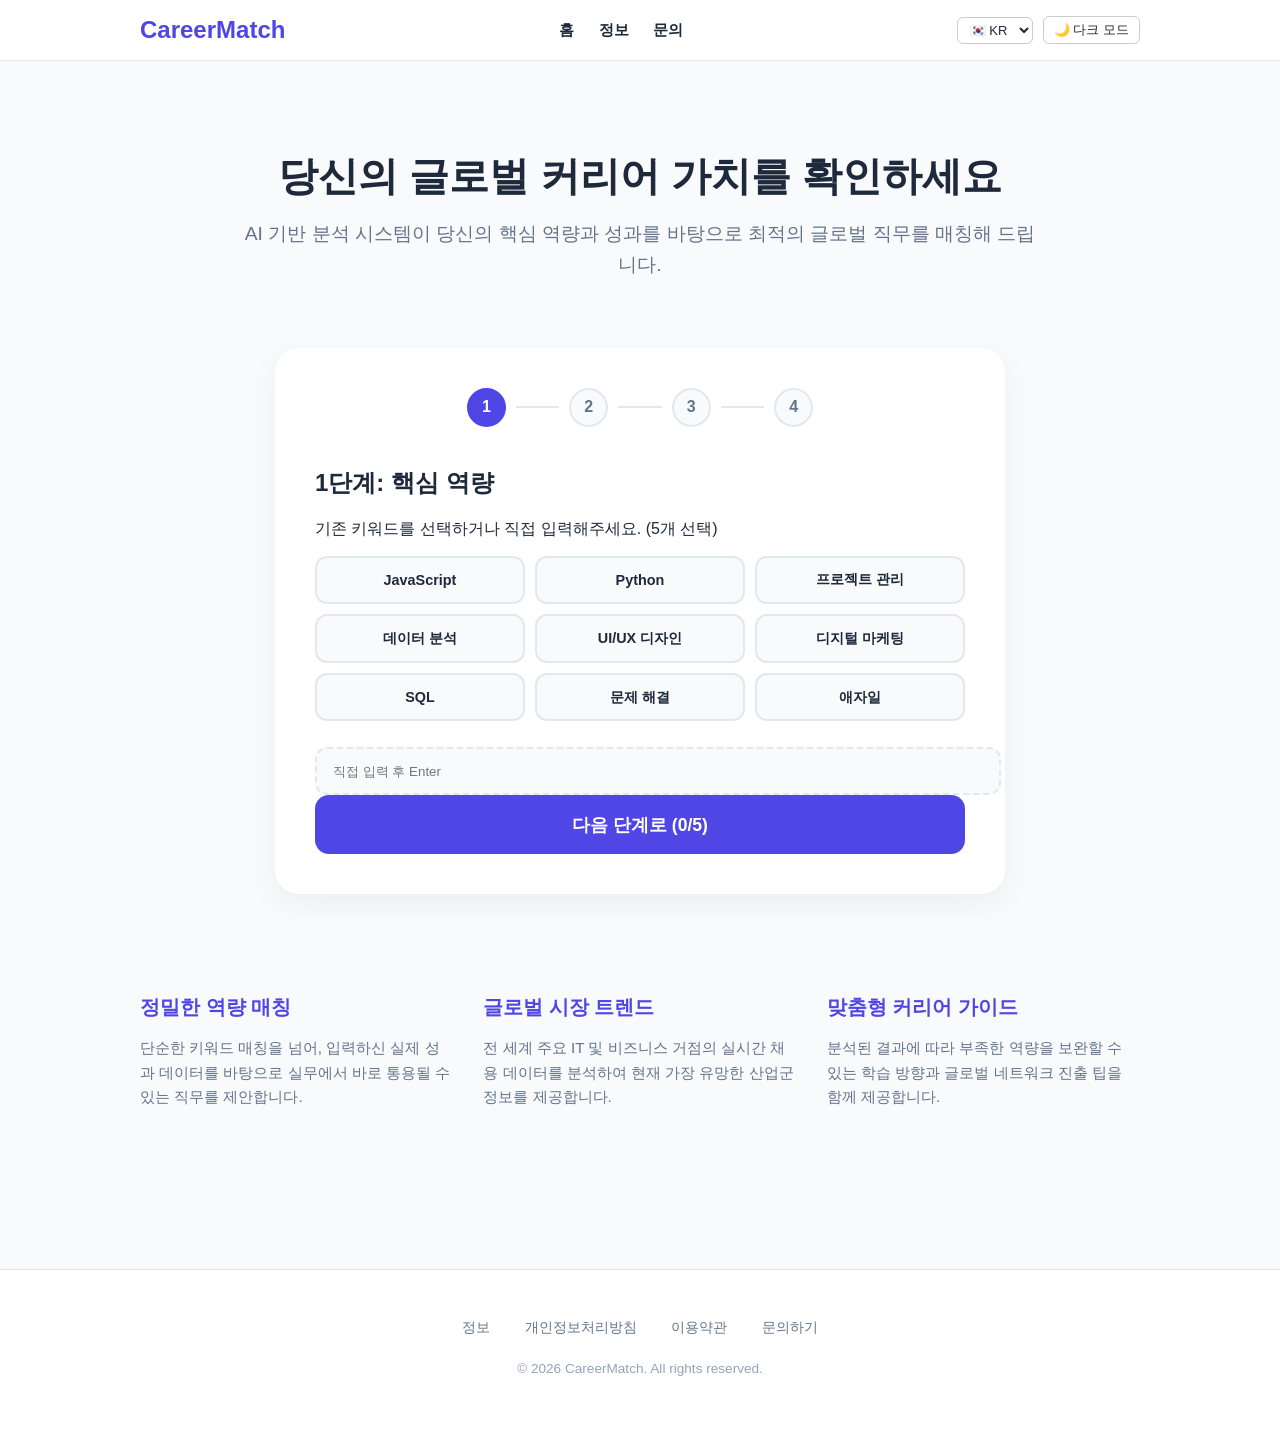
==== index.html @ d8db43f5 "Optimize site for AdSense approval: add transparency pages, improve navigation, and enrich content" ====
<!doctype html>
<html lang="ko">
<head>
  <meta charset="UTF-8" />
  <meta name="viewport" content="width=device-width, initial-scale=1.0" />
  <meta name="google-adsense-account" content="ca-pub-9113651167314124">
  <title>글로벌 커리어 매칭 시스템</title>
  <link href='style.css' rel='stylesheet'>
  <script async src="https://pagead2.googlesyndication.com/pagead/js/adsbygoogle.js?client=ca-pub-9113651167314124"
     crossorigin="anonymous"></script>
</head>
<body class="home-page">
  <header class="main-header">
    <div class="nav-container">
      <a href="index.html" class="logo">CareerMatch</a>
      <nav>
        <a href="index.html">홈</a>
        <a href="about.html">정보</a>
        <a href="contact.html">문의</a>
      </nav>
      <div class="top-controls">
        <select id="language-select" class="mini-select">
          <option value="ko" selected>🇰🇷 KR</option>
          <option value="en">🇺🇸 EN</option>
        </select>
        <button id="theme-btn" class="mini-btn">🌙 다크 모드</button>
      </div>
    </div>
  </header>

  <main class="main-content">
    <div class="hero-section">
      <h1 data-i18n="hero_title">당신의 글로벌 커리어 가치를 확인하세요</h1>
      <p data-i18n="hero_desc">AI 기반 분석 시스템이 당신의 핵심 역량과 성과를 바탕으로 최적의 글로벌 직무를 매칭해 드립니다.</p>
    </div>

    <div class="form-container" id="step-form-container">
      <div class="step-indicator">
        <div class="step active" data-step="1">1</div>
        <div class="step-line"></div>
        <div class="step" data-step="2">2</div>
        <div class="step-line"></div>
        <div class="step" data-step="3">3</div>
        <div class="step-line"></div>
        <div class="step" data-step="4">4</div>
      </div>

      <form id="multi-step-form">
        <!-- Step 1: LinkedIn Skills -->
        <div class="form-step active" id="step-1">
          <h2 data-i18n="step1_title">1단계: 핵심 역량</h2>
          <p class="step-desc" data-i18n="step1_desc">기존 키워드를 선택하거나 직접 입력해주세요. (5개 선택)</p>
          <div class="keyword-grid" id="skill-selection">
            <div class="keyword-chip" data-value="JavaScript" data-i18n="skill_js">JavaScript</div>
            <div class="keyword-chip" data-value="Python" data-i18n="skill_python">Python</div>
            <div class="keyword-chip" data-value="Project Management" data-i18n="skill_pm">Project Management</div>
            <div class="keyword-chip" data-value="Data Analysis" data-i18n="skill_da">Data Analysis</div>
            <div class="keyword-chip" data-value="UI/UX Design" data-i18n="skill_uiux">UI/UX Design</div>
            <div class="keyword-chip" data-value="Digital Marketing" data-i18n="skill_dm">Digital Marketing</div>
            <div class="keyword-chip" data-value="SQL" data-i18n="skill_sql">SQL</div>
            <div class="keyword-chip" data-value="Problem Solving" data-i18n="skill_ps">Problem Solving</div>
            <div class="keyword-chip" data-value="Agile" data-i18n="skill_agile">Agile</div>
          </div>
          <div class="custom-input-wrapper">
            <input type="text" id="custom-skill-input" data-i18n-placeholder="custom_placeholder" placeholder="직접 입력 후 Enter">
          </div>
          <input type="hidden" id="selected-skills-input" name="skills" required>
          <button type="button" class="submit-btn next-btn" disabled data-i18n="next_step">다음 단계로 (0/5)</button>
        </div>

        <!-- Step 2: Industry -->
        <div class="form-step" id="step-2">
          <h2 data-i18n="step2_title">2단계: 관심 산업군</h2>
          <p class="step-desc" data-i18n="step2_desc">분석을 희망하는 타겟 산업군을 선택하세요.</p>
          <div class="form-group">
            <select id="industry" name="industry" required>
              <option value="" disabled selected data-i18n="industry_placeholder">산업군 선택</option>
              <option value="IT/Software" data-i18n="ind_it">IT / 소프트웨어</option>
              <option value="Finance" data-i18n="ind_finance">금융 / 핀테크</option>
              <option value="Healthcare" data-i18n="ind_healthcare">의료 / 바이오</option>
              <option value="E-commerce" data-i18n="ind_ecommerce">커머스 / 유통</option>
              <option value="Media/Ads" data-i18n="ind_media">미디어 / 광고</option>
            </select>
          </div>
          <div class="btn-group">
            <button type="button" class="submit-btn prev-btn secondary" data-i18n="prev_step">이전</button>
            <button type="button" class="submit-btn next-btn" data-i18n="next_step">다음 단계로</button>
          </div>
        </div>

        <!-- Step 3: Achievement -->
        <div class="form-step" id="step-3">
          <h2 data-i18n="step3_title">3단계: 주요 성과</h2>
          <p class="step-desc" data-i18n="step3_desc">AI가 직무 레벨을 판단할 수 있도록 성과를 적어주세요.</p>
          <div class="form-group">
            <textarea id="performance" name="performance" data-i18n-placeholder="perf_placeholder" placeholder="가장 성과가 좋았던 경험을 한 문장으로 적어주세요."></textarea>
          </div>
          <div class="btn-group">
            <button type="button" class="submit-btn prev-btn secondary" data-i18n="prev_step">이전</button>
            <button type="button" class="submit-btn next-btn" data-i18n="next_step">다음 단계로</button>
          </div>
        </div>

        <!-- Step 4: Work Style -->
        <div class="form-step" id="step-4">
          <h2 data-i18n="step4_title">4단계: 업무 형태</h2>
          <p class="step-desc" data-i18n="step4_desc">가장 선호하는 근무 방식을 선택해주세요.</p>
          <div class="work-style-options">
            <label class="work-option">
              <input type="radio" name="work_style" value="Remote" checked>
              <div class="option-card" data-i18n="work_remote">Remote</div>
            </label>
            <label class="work-option">
              <input type="radio" name="work_style" value="Flexible">
              <div class="option-card" data-i18n="work_flexible">Flexible</div>
            </label>
            <label class="work-option">
              <input type="radio" name="work_style" value="Office">
              <div class="option-card" data-i18n="work_office">Office</div>
            </label>
          </div>
          <div class="btn-group">
            <button type="button" class="submit-btn prev-btn secondary" data-i18n="prev_step">이전</button>
            <button type="submit" class="submit-btn" data-i18n="find_jobs">분석 시작하기</button>
          </div>
        </div>
      </form>
    </div>

    <div id="result-container" class="form-container" style="display: none;">
      <h2 id="result-title" data-i18n="result_title">분석 결과</h2>
      <div id="job-results"></div>
      <button onclick="location.reload()" class="submit-btn retry-btn" data-i18n="retry">다시 하기</button>
    </div>

    <section class="value-proposition">
      <div class="vp-grid">
        <div class="vp-item">
          <h3 data-i18n="vp1_title">정밀한 역량 매칭</h3>
          <p data-i18n="vp1_desc">단순한 키워드 매칭을 넘어, 입력하신 실제 성과 데이터를 바탕으로 실무에서 바로 통용될 수 있는 직무를 제안합니다.</p>
        </div>
        <div class="vp-item">
          <h3 data-i18n="vp2_title">글로벌 시장 트렌드</h3>
          <p data-i18n="vp2_desc">전 세계 주요 IT 및 비즈니스 거점의 실시간 채용 데이터를 분석하여 현재 가장 유망한 산업군 정보를 제공합니다.</p>
        </div>
        <div class="vp-item">
          <h3 data-i18n="vp3_title">맞춤형 커리어 가이드</h3>
          <p data-i18n="vp3_desc">분석된 결과에 따라 부족한 역량을 보완할 수 있는 학습 방향과 글로벌 네트워크 진출 팁을 함께 제공합니다.</p>
        </div>
      </div>
    </section>
  </main>

  <footer class="main-footer">
    <div class="footer-links">
      <a href="about.html">정보</a>
      <a href="privacy.html">개인정보처리방침</a>
      <a href="terms.html">이용약관</a>
      <a href="contact.html">문의하기</a>
    </div>
    <p>&copy; 2026 CareerMatch. All rights reserved.</p>
  </footer>


  <script defer type="text/javascript" src="main.js"></script>
</body>
</html>
---- style.css ----
:root {
  --bg-color: #f8fafc;
  --container-bg: #ffffff;
  --text-color: #1e293b;
  --accent-color: #4f46e5;
  --border-color: #e2e8f0;
  --secondary-btn: #64748b;
}

body.dark-mode {
  --bg-color: #0f172a;
  --container-bg: #1e293b;
  --text-color: #f1f5f9;
  --accent-color: #818cf8;
  --border-color: #334155;
  --secondary-btn: #94a3b8;
}

body {
  font-family: -apple-system, BlinkMacSystemFont, "Apple SD Gothic Neo", "Pretendard", "Segoe UI", Roboto, "Helvetica Neue", Arial, sans-serif;
  display: flex;
  flex-direction: column;
  align-items: center;
  min-height: 100vh;
  margin: 0;
  background-color: var(--bg-color);
  color: var(--text-color);
  transition: all 0.3s;
  padding: 0;
}

/* Header & Navigation */
.main-header {
  width: 100%;
  background: var(--container-bg);
  padding: 1rem 0;
  border-bottom: 1px solid var(--border-color);
  position: sticky;
  top: 0;
  z-index: 1000;
}

.nav-container {
  max-width: 1000px;
  margin: 0 auto;
  display: flex;
  justify-content: space-between;
  align-items: center;
  padding: 0 20px;
}

.logo {
  font-size: 1.5rem;
  font-weight: 800;
  color: var(--accent-color);
  text-decoration: none;
}

nav a {
  margin-left: 20px;
  text-decoration: none;
  color: var(--text-color);
  font-weight: 600;
  font-size: 0.95rem;
}

nav a:hover {
  color: var(--accent-color);
}

/* Hero Section */
.hero-section {
  text-align: center;
  padding: 4rem 1rem 3rem;
  max-width: 800px;
}

.hero-section h1 {
  font-size: 2.5rem;
  font-weight: 800;
  margin-bottom: 1rem;
  line-height: 1.2;
}

.hero-section p {
  font-size: 1.2rem;
  color: var(--secondary-btn);
  line-height: 1.6;
}

/* Main Content */
.main-content {
  display: flex;
  flex-direction: column;
  align-items: center;
  width: 100%;
  flex: 1;
}

/* Value Proposition */
.value-proposition {
  width: 100%;
  max-width: 1000px;
  padding: 5rem 20px;
}

.vp-grid {
  display: grid;
  grid-template-columns: repeat(3, 1fr);
  gap: 30px;
}

.vp-item h3 {
  font-size: 1.25rem;
  margin-bottom: 0.8rem;
  color: var(--accent-color);
}

.vp-item p {
  font-size: 0.95rem;
  line-height: 1.6;
  color: var(--secondary-btn);
}

/* Footer */
.main-footer {
  width: 100%;
  background: var(--container-bg);
  padding: 3rem 0;
  border-top: 1px solid var(--border-color);
  text-align: center;
  margin-top: 4rem;
}

.footer-links {
  margin-bottom: 1.5rem;
}

.footer-links a {
  margin: 0 15px;
  text-decoration: none;
  color: var(--secondary-btn);
  font-size: 0.9rem;
}

.main-footer p {
  font-size: 0.85rem;
  color: #94a3b8;
}

/* Static Pages */
.static-page .content-container {
  max-width: 800px;
  width: 90%;
  padding: 4rem 0;
  line-height: 1.8;
}

.static-page h1 { font-size: 2.5rem; margin-bottom: 2rem; }
.static-page h2 { font-size: 1.5rem; margin-top: 2rem; margin-bottom: 1rem; color: var(--accent-color); }
.static-page section { margin-bottom: 3rem; }

.contact-card {
  background: var(--container-bg);
  padding: 2rem;
  border-radius: 16px;
  border: 1px solid var(--border-color);
  margin: 2rem 0;
}

/* Top Controls Adjustments */
.top-controls {
  display: flex;
  align-items: center;
  gap: 10px;
  margin-left: 20px;
}

@media (max-width: 768px) {
  .vp-grid { grid-template-columns: 1fr; }
  .hero-section h1 { font-size: 2rem; }
}

.mini-select {
  background: transparent;
  border: 1px solid #ccc;
  border-radius: 6px;
  padding: 4px 8px;
  font-size: 13px;
  color: var(--text-color);
  cursor: pointer;
  outline: none;
  transition: all 0.2s;
}

.mini-select:hover {
  border-color: var(--accent-color);
  background: rgba(0,0,0,0.02);
}

.mini-btn {
  background: transparent;
  border: 1px solid #ccc;
  border-radius: 6px;
  padding: 4px 10px;
  font-size: 13px;
  color: var(--text-color);
  cursor: pointer;
  transition: all 0.2s;
}

.mini-btn:hover {
  border-color: var(--accent-color);
  background: rgba(0,0,0,0.02);
}

body.dark-mode .mini-select, 
body.dark-mode .mini-btn {
  border-color: #444;
}

/* Form Container */
.form-container {
  width: 90%;
  max-width: 650px;
  background: var(--container-bg);
  padding: 2.5rem;
  border-radius: 24px;
  box-shadow: 0 10px 30px rgba(0, 0, 0, 0.05);
}

/* Step UI */
.step-indicator { display: flex; align-items: center; justify-content: center; margin-bottom: 2.5rem; }
.step { width: 35px; height: 35px; border-radius: 50%; background: var(--bg-color); display: flex; align-items: center; justify-content: center; font-weight: 700; color: var(--secondary-btn); border: 2px solid var(--border-color); }
.step.active { background: var(--accent-color); color: white; border-color: var(--accent-color); }
.step-line { flex: 0.1; height: 2px; background: var(--border-color); margin: 0 10px; }
.form-step { display: none; }
.form-step.active { display: block; animation: fadeIn 0.4s ease; }
@keyframes fadeIn { from { opacity: 0; transform: translateY(10px); } to { opacity: 1; transform: translateY(0); } }

/* Keyword Selection */
.keyword-grid { display: grid; grid-template-columns: repeat(3, 1fr); gap: 10px; margin-bottom: 1rem; }
.keyword-chip { position: relative; padding: 0.8rem; background: var(--bg-color); border: 2px solid var(--border-color); border-radius: 12px; text-align: center; font-size: 0.9rem; font-weight: 600; cursor: pointer; display: flex; align-items: center; justify-content: center; gap: 8px; transition: all 0.2s; }
.keyword-chip.selected { background: var(--accent-color); color: white; border-color: var(--accent-color); }
.delete-chip { font-size: 1.2rem; color: #ef4444; margin-left: 5px; }

#custom-skill-input { width: 100%; padding: 0.9rem 1rem; border: 2px dashed var(--border-color); border-radius: 12px; background: var(--bg-color); color: var(--text-color); margin-top: 10px; }

/* Work Options */
.work-style-options { display: grid; grid-template-columns: repeat(3, 1fr); gap: 10px; margin-bottom: 2rem; }
.work-option input { display: none; }
.option-card { padding: 1.2rem; background: var(--bg-color); border: 2px solid var(--border-color); border-radius: 16px; text-align: center; cursor: pointer; transition: all 0.2s; }
.work-option input:checked + .option-card { border-color: var(--accent-color); background: rgba(79, 70, 229, 0.05); }

/* Common UI */
.submit-btn { padding: 1.1rem 2rem; font-size: 1.1rem; font-weight: 700; background-color: var(--accent-color); color: white; border: none; border-radius: 14px; cursor: pointer; width: 100%; }
.submit-btn.secondary { background-color: var(--secondary-btn); flex: 0.4; }
.btn-group { display: flex; gap: 10px; margin-top: 1.5rem; }

/* Job Results */
.job-card { background: var(--container-bg); border: 1px solid var(--border-color); border-radius: 20px; margin-bottom: 1.5rem; overflow: hidden; text-align: left; box-shadow: 0 4px 15px rgba(0,0,0,0.03); transition: all 0.3s; }
.job-card-header { padding: 1.5rem; background: rgba(79, 70, 229, 0.04); border-bottom: 1px solid rgba(0,0,0,0.05); }
.job-title { font-size: 1.3rem; font-weight: 800; color: var(--text-color); margin-bottom: 5px; }
.job-card-body { padding: 1.5rem; }
.job-section-title { font-size: 0.85rem; font-weight: 700; color: var(--secondary-btn); margin-bottom: 0.8rem; text-transform: uppercase; }
.job-task { line-height: 1.6; font-size: 0.95rem; margin-bottom: 0.5rem; color: var(--text-color); }
.job-task-list { margin-bottom: 1.5rem; }
.job-task:last-child { margin-bottom: 0; }

.competency-list { display: flex; flex-wrap: wrap; gap: 8px; margin-top: 0.5rem; }
.comp-tag { padding: 4px 10px; border-radius: 20px; background: rgba(16, 185, 129, 0.1); color: #10b981; font-weight: 700; font-size: 0.8rem; }
.gauge-container { width: 100%; height: 6px; background: var(--border-color); border-radius: 3px; overflow: hidden; margin-top: 10px; }
.gauge-fill { height: 100%; background: var(--accent-color); }
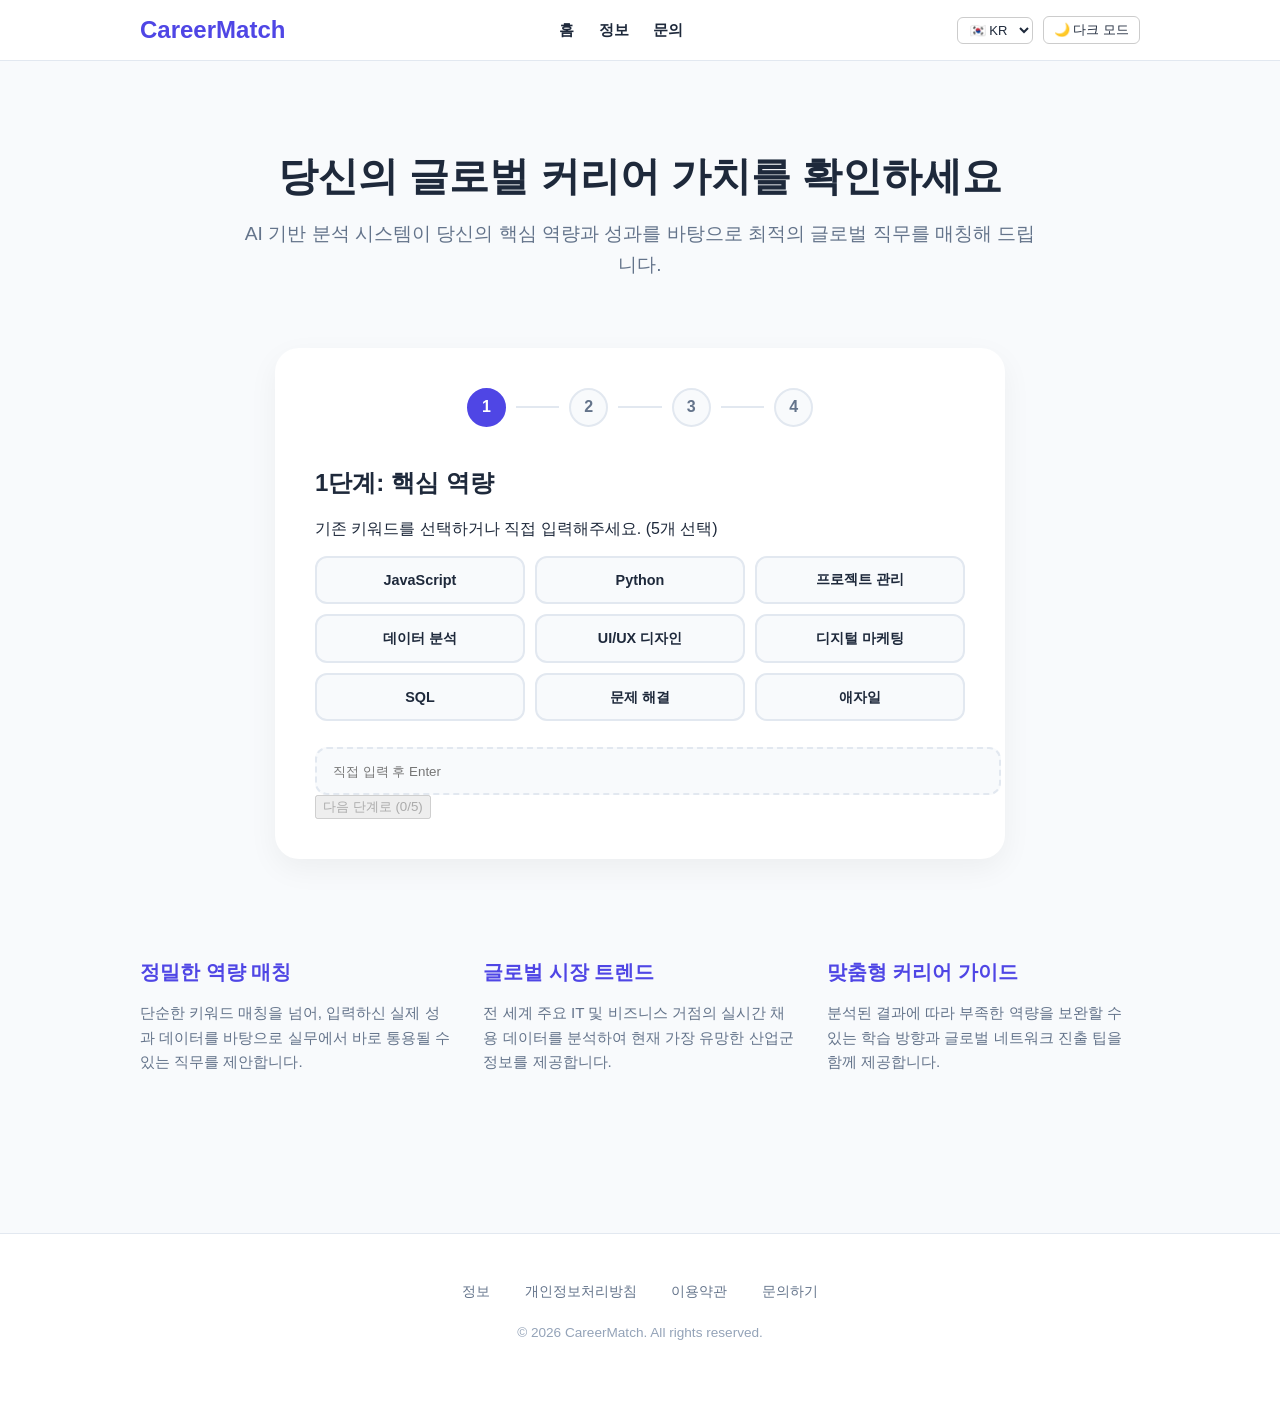
==== commit fa0073dc: "Modernize UI: update Step 2 to card grid and Step 3 to enhanced textarea" ====
--- a/index.html
+++ b/index.html
@@ -72,15 +72,42 @@
         <div class="form-step" id="step-2">
           <h2 data-i18n="step2_title">2단계: 관심 산업군</h2>
           <p class="step-desc" data-i18n="step2_desc">분석을 희망하는 타겟 산업군을 선택하세요.</p>
-          <div class="form-group">
-            <select id="industry" name="industry" required>
-              <option value="" disabled selected data-i18n="industry_placeholder">산업군 선택</option>
-              <option value="IT/Software" data-i18n="ind_it">IT / 소프트웨어</option>
-              <option value="Finance" data-i18n="ind_finance">금융 / 핀테크</option>
-              <option value="Healthcare" data-i18n="ind_healthcare">의료 / 바이오</option>
-              <option value="E-commerce" data-i18n="ind_ecommerce">커머스 / 유통</option>
-              <option value="Media/Ads" data-i18n="ind_media">미디어 / 광고</option>
-            </select>
+          <div class="industry-grid">
+            <label class="industry-option">
+              <input type="radio" name="industry" value="IT/Software" required>
+              <div class="industry-card">
+                <span class="icon">💻</span>
+                <span data-i18n="ind_it">IT / 소프트웨어</span>
+              </div>
+            </label>
+            <label class="industry-option">
+              <input type="radio" name="industry" value="Finance">
+              <div class="industry-card">
+                <span class="icon">🏦</span>
+                <span data-i18n="ind_finance">금융 / 핀테크</span>
+              </div>
+            </label>
+            <label class="industry-option">
+              <input type="radio" name="industry" value="Healthcare">
+              <div class="industry-card">
+                <span class="icon">🏥</span>
+                <span data-i18n="ind_healthcare">의료 / 바이오</span>
+              </div>
+            </label>
+            <label class="industry-option">
+              <input type="radio" name="industry" value="E-commerce">
+              <div class="industry-card">
+                <span class="icon">🛒</span>
+                <span data-i18n="ind_ecommerce">커머스 / 유통</span>
+              </div>
+            </label>
+            <label class="industry-option">
+              <input type="radio" name="industry" value="Media/Ads">
+              <div class="industry-card">
+                <span class="icon">📢</span>
+                <span data-i18n="ind_media">미디어 / 광고</span>
+              </div>
+            </label>
           </div>
           <div class="btn-group">
             <button type="button" class="submit-btn prev-btn secondary" data-i18n="prev_step">이전</button>
@@ -92,15 +119,15 @@
         <div class="form-step" id="step-3">
           <h2 data-i18n="step3_title">3단계: 주요 성과</h2>
           <p class="step-desc" data-i18n="step3_desc">AI가 직무 레벨을 판단할 수 있도록 성과를 적어주세요.</p>
-          <div class="form-group">
+          <div class="textarea-wrapper">
             <textarea id="performance" name="performance" data-i18n-placeholder="perf_placeholder" placeholder="가장 성과가 좋았던 경험을 한 문장으로 적어주세요."></textarea>
+            <div class="char-counter"><span id="char-count">0</span>/200</div>
           </div>
           <div class="btn-group">
             <button type="button" class="submit-btn prev-btn secondary" data-i18n="prev_step">이전</button>
             <button type="button" class="submit-btn next-btn" data-i18n="next_step">다음 단계로</button>
           </div>
         </div>
-
         <!-- Step 4: Work Style -->
         <div class="form-step" id="step-4">
           <h2 data-i18n="step4_title">4단계: 업무 형태</h2>
--- a/style.css
+++ b/style.css
@@ -252,8 +252,90 @@
 .option-card { padding: 1.2rem; background: var(--bg-color); border: 2px solid var(--border-color); border-radius: 16px; text-align: center; cursor: pointer; transition: all 0.2s; }
 .work-option input:checked + .option-card { border-color: var(--accent-color); background: rgba(79, 70, 229, 0.05); }
 
-/* Common UI */
-.submit-btn { padding: 1.1rem 2rem; font-size: 1.1rem; font-weight: 700; background-color: var(--accent-color); color: white; border: none; border-radius: 14px; cursor: pointer; width: 100%; }
+/* Industry Grid Selection */
+.industry-grid {
+  display: grid;
+  grid-template-columns: repeat(2, 1fr);
+  gap: 12px;
+  margin-bottom: 2rem;
+}
+
+.industry-option input {
+  display: none;
+}
+
+.industry-card {
+  padding: 1.5rem 1rem;
+  background: var(--bg-color);
+  border: 2px solid var(--border-color);
+  border-radius: 16px;
+  text-align: center;
+  cursor: pointer;
+  transition: all 0.2s cubic-bezier(0.4, 0, 0.2, 1);
+  display: flex;
+  flex-direction: column;
+  align-items: center;
+  gap: 10px;
+}
+
+.industry-card .icon {
+  font-size: 1.8rem;
+}
+
+.industry-card span:not(.icon) {
+  font-weight: 700;
+  font-size: 0.9rem;
+}
+
+.industry-option input:checked + .industry-card {
+  border-color: var(--accent-color);
+  background: rgba(79, 70, 229, 0.04);
+  transform: translateY(-2px);
+  box-shadow: 0 4px 12px rgba(79, 70, 229, 0.1);
+}
+
+.industry-card:hover {
+  border-color: var(--accent-color);
+  background: rgba(79, 70, 229, 0.02);
+}
+
+/* Enhanced Textarea */
+.textarea-wrapper {
+  position: relative;
+  margin-bottom: 1.5rem;
+}
+
+#performance {
+  width: 100%;
+  min-height: 150px;
+  padding: 1.2rem;
+  border: 2px solid var(--border-color);
+  border-radius: 16px;
+  background: var(--bg-color);
+  color: var(--text-color);
+  font-family: inherit;
+  font-size: 1rem;
+  line-height: 1.6;
+  resize: none;
+  transition: all 0.2s;
+  box-sizing: border-box;
+}
+
+#performance:focus {
+  outline: none;
+  border-color: var(--accent-color);
+  box-shadow: 0 0 0 4px rgba(79, 70, 229, 0.1);
+  background: var(--container-bg);
+}
+
+.char-counter {
+  position: absolute;
+  bottom: 12px;
+  right: 15px;
+  font-size: 0.8rem;
+  color: var(--secondary-btn);
+  font-weight: 600;
+}
 .submit-btn.secondary { background-color: var(--secondary-btn); flex: 0.4; }
 .btn-group { display: flex; gap: 10px; margin-top: 1.5rem; }
 
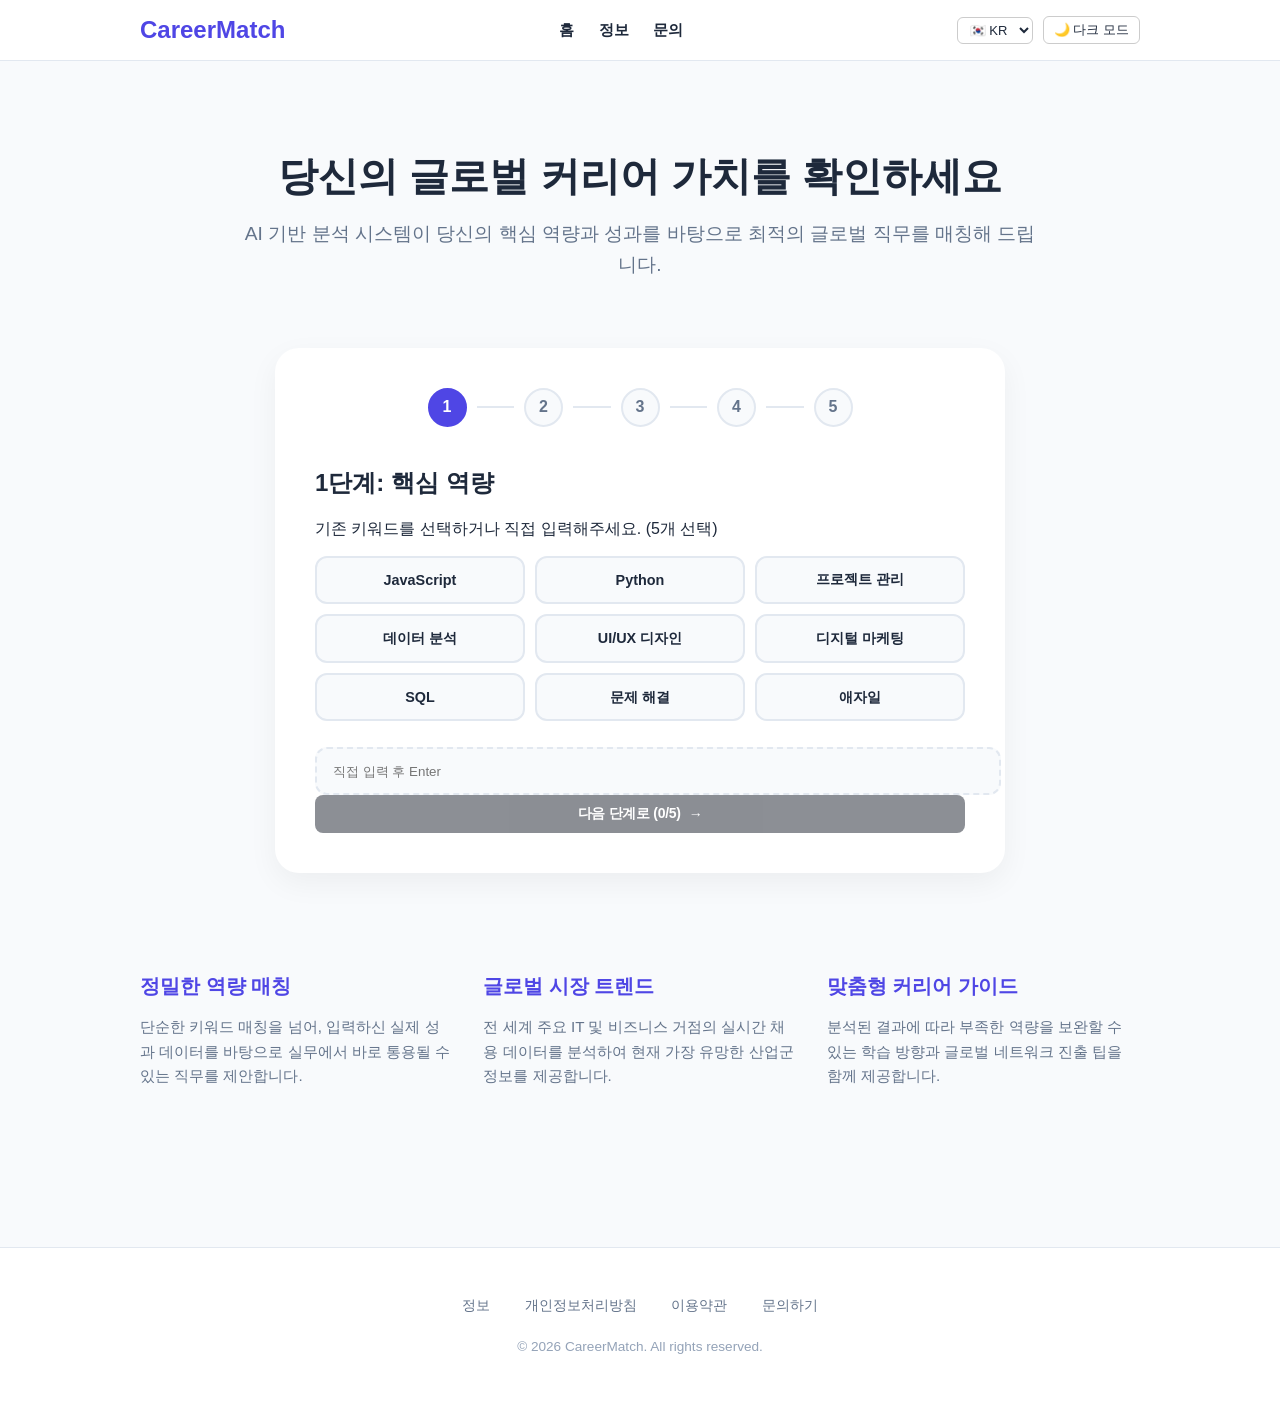
==== commit 2d6545eb: "Enhance recommendation logic: add value-based matching (80% match priority) and expand to 5 steps" ====
--- a/index.html
+++ b/index.html
@@ -43,9 +43,13 @@
         <div class="step" data-step="3">3</div>
         <div class="step-line"></div>
         <div class="step" data-step="4">4</div>
+        <div class="step-line"></div>
+        <div class="step" data-step="5">5</div>
       </div>
 
       <form id="multi-step-form">
+        <!-- ... (Step 1~3 unchanged) ... -->
+
         <!-- Step 1: LinkedIn Skills -->
         <div class="form-step active" id="step-1">
           <h2 data-i18n="step1_title">1단계: 핵심 역량</h2>
@@ -128,29 +132,68 @@
             <button type="button" class="submit-btn next-btn" data-i18n="next_step">다음 단계로</button>
           </div>
         </div>
-        <!-- Step 4: Work Style -->
+        <!-- Step 4: Work Style (Location) -->
         <div class="form-step" id="step-4">
-          <h2 data-i18n="step4_title">4단계: 업무 형태</h2>
-          <p class="step-desc" data-i18n="step4_desc">가장 선호하는 근무 방식을 선택해주세요.</p>
+          <h2 data-i18n="step4_title">4단계: 업무 환경</h2>
+          <p class="step-desc" data-i18n="step4_desc">가장 선호하는 근무 장소를 선택해주세요.</p>
           <div class="work-style-options">
             <label class="work-option">
-              <input type="radio" name="work_style" value="Remote" checked>
+              <input type="radio" name="loc_freedom" value="remote" checked>
               <div class="option-card" data-i18n="work_remote">Remote</div>
             </label>
             <label class="work-option">
-              <input type="radio" name="work_style" value="Flexible">
-              <div class="option-card" data-i18n="work_flexible">Flexible</div>
-            </label>
-            <label class="work-option">
-              <input type="radio" name="work_style" value="Office">
+              <input type="radio" name="loc_freedom" value="office">
               <div class="option-card" data-i18n="work_office">Office</div>
             </label>
           </div>
           <div class="btn-group">
             <button type="button" class="submit-btn prev-btn secondary" data-i18n="prev_step">이전</button>
+            <button type="button" class="submit-btn next-btn" data-i18n="next_step">다음 단계로</button>
+          </div>
+        </div>
+
+        <!-- Step 5: Career Values -->
+        <div class="form-step" id="step-5">
+          <h2 data-i18n="step5_title">5단계: 직업적 가치관</h2>
+          <p class="step-desc" data-i18n="step5_desc">당신을 가장 행복하게 만드는 가치를 선택해주세요.</p>
+
+          <div class="value-survey-grid">
+            <div class="value-q">
+              <label data-i18n="val_autonomy">자율성</label>
+              <div class="value-choices">
+                <input type="radio" name="v_autonomy" value="decide" id="v_a1" checked><label for="v_a1" data-i18n="val_a1">스스로 결정</label>
+                <input type="radio" name="v_autonomy" value="manual" id="v_a2"><label for="v_a2" data-i18n="val_a2">매뉴얼 중심</label>
+              </div>
+            </div>
+            <div class="value-q">
+              <label data-i18n="val_social">상호작용</label>
+              <div class="value-choices">
+                <input type="radio" name="v_social" value="team" id="v_s1" checked><label for="v_s1" data-i18n="val_s1">팀워크/고객</label>
+                <input type="radio" name="v_social" value="solo" id="v_s2"><label for="v_s2" data-i18n="val_s2">개인 몰입</label>
+              </div>
+            </div>
+            <div class="value-q">
+              <label data-i18n="val_reward">보상체계</label>
+              <div class="value-choices">
+                <input type="radio" name="v_reward" value="high" id="v_r1" checked><label for="v_r1" data-i18n="val_r1">성과급/고수익</label>
+                <input type="radio" name="v_reward" value="stable" id="v_r2"><label for="v_r2" data-i18n="val_r2">안정적 급여</label>
+              </div>
+            </div>
+            <div class="value-q">
+              <label data-i18n="val_source">성취원천</label>
+              <div class="value-choices">
+                <input type="radio" name="v_source" value="solve" id="v_o1" checked><label for="v_o1" data-i18n="val_o1">문제 해결</label>
+                <input type="radio" name="v_source" value="visual" id="v_o2"><label for="v_o2" data-i18n="val_o2">시각적 완성도</label>
+              </div>
+            </div>
+          </div>
+
+          <div class="btn-group">
+            <button type="button" class="submit-btn prev-btn secondary" data-i18n="prev_step">이전</button>
             <button type="submit" class="submit-btn" data-i18n="find_jobs">분석 시작하기</button>
           </div>
         </div>
+
       </form>
     </div>
 
--- a/style.css
+++ b/style.css
@@ -336,8 +336,118 @@
   color: var(--secondary-btn);
   font-weight: 600;
 }
-.submit-btn.secondary { background-color: var(--secondary-btn); flex: 0.4; }
-.btn-group { display: flex; gap: 10px; margin-top: 1.5rem; }
+/* Minimal & Modern Buttons */
+.submit-btn {
+  display: flex;
+  align-items: center;
+  justify-content: center;
+  gap: 8px;
+  padding: 10px 18px;
+  font-size: 14px;
+  font-weight: 600;
+  letter-spacing: -0.02em;
+  border-radius: 8px;
+  cursor: pointer;
+  transition: all 0.2s cubic-bezier(0.4, 0, 0.2, 1);
+  width: 100%;
+  border: none;
+  box-shadow: 0 1px 2px rgba(0, 0, 0, 0.05);
+  background-color: var(--accent-color);
+  color: white;
+}
+
+.next-btn, button[type="submit"] {
+  background-color: #1a202c !important;
+  color: #ffffff !important;
+}
+
+.next-btn::after, button[type="submit"]::after {
+  content: ' →';
+  font-weight: 400;
+  transition: transform 0.2s;
+}
+
+.prev-btn.secondary {
+  background-color: #ffffff !important;
+  color: #4a5568 !important;
+  border: 1px solid #e2e8f0 !important;
+  flex: 0.4;
+}
+
+.prev-btn::before {
+  content: '← ';
+  font-weight: 400;
+  transition: transform 0.2s;
+}
+
+/* Hover States */
+.submit-btn:not(:disabled):hover {
+  transform: translateY(-2px);
+  box-shadow: 0 4px 12px rgba(0, 0, 0, 0.1);
+}
+
+.next-btn:not(:disabled):hover::after, button[type="submit"]:not(:disabled):hover::after {
+  transform: translateX(3px);
+}
+
+.prev-btn:not(:disabled):hover::before {
+  transform: translateX(-3px);
+}
+
+.submit-btn:disabled {
+  opacity: 0.5;
+  cursor: not-allowed;
+  transform: none !important;
+  box-shadow: none !important;
+}
+
+/* Value Survey Grid */
+.value-survey-grid {
+  display: flex;
+  flex-direction: column;
+  gap: 20px;
+  margin-bottom: 2rem;
+}
+
+.value-q {
+  display: flex;
+  flex-direction: column;
+  gap: 10px;
+}
+
+.value-q > label {
+  font-weight: 700;
+  font-size: 0.95rem;
+  color: var(--accent-color);
+}
+
+.value-choices {
+  display: grid;
+  grid-template-columns: 1fr 1fr;
+  gap: 10px;
+}
+
+.value-choices input {
+  display: none;
+}
+
+.value-choices label {
+  padding: 12px;
+  background: var(--bg-color);
+  border: 1px solid var(--border-color);
+  border-radius: 10px;
+  text-align: center;
+  font-size: 0.85rem;
+  font-weight: 600;
+  cursor: pointer;
+  transition: all 0.2s;
+}
+
+.value-choices input:checked + label {
+  background: #1a202c;
+  color: white;
+  border-color: #1a202c;
+}
 
 /* Job Results */
 .job-card { background: var(--container-bg); border: 1px solid var(--border-color); border-radius: 20px; margin-bottom: 1.5rem; overflow: hidden; text-align: left; box-shadow: 0 4px 15px rgba(0,0,0,0.03); transition: all 0.3s; }
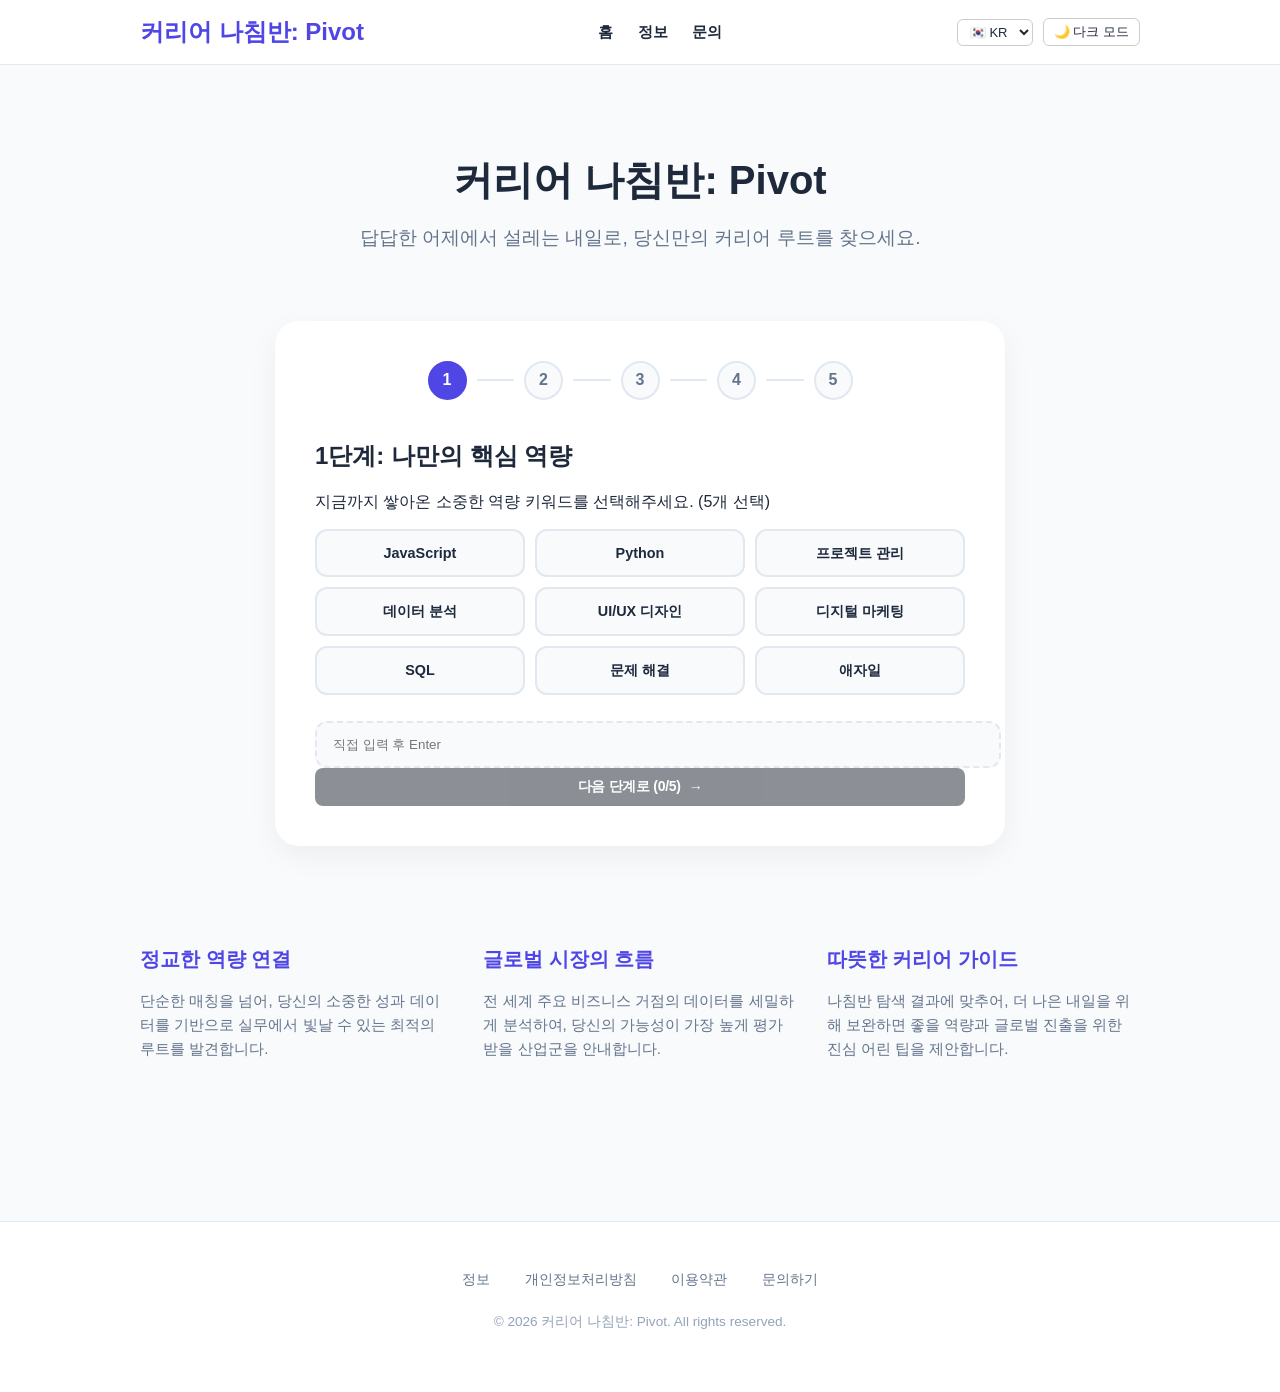
==== commit 0cf9407e: "style: update site branding to '커리어 나침반: Pivot' and refine tone" ====
--- a/index.html
+++ b/index.html
@@ -4,7 +4,7 @@
   <meta charset="UTF-8" />
   <meta name="viewport" content="width=device-width, initial-scale=1.0" />
   <meta name="google-adsense-account" content="ca-pub-9113651167314124">
-  <title>글로벌 커리어 매칭 시스템</title>
+  <title>커리어 나침반: Pivot</title>
   <link href='style.css' rel='stylesheet'>
   <script async src="https://pagead2.googlesyndication.com/pagead/js/adsbygoogle.js?client=ca-pub-9113651167314124"
      crossorigin="anonymous"></script>
@@ -12,7 +12,7 @@
 <body class="home-page">
   <header class="main-header">
     <div class="nav-container">
-      <a href="index.html" class="logo">CareerMatch</a>
+      <a href="index.html" class="logo">커리어 나침반: Pivot</a>
       <nav>
         <a href="index.html">홈</a>
         <a href="about.html">정보</a>
@@ -112,6 +112,34 @@
                 <span data-i18n="ind_media">미디어 / 광고</span>
               </div>
             </label>
+            <label class="industry-option">
+              <input type="radio" name="industry" value="Lifestyle">
+              <div class="industry-card">
+                <span class="icon">✨</span>
+                <span data-i18n="ind_lifestyle">라이프스타일 / 서비스</span>
+              </div>
+            </label>
+            <label class="industry-option">
+              <input type="radio" name="industry" value="Creative">
+              <div class="industry-card">
+                <span class="icon">🎨</span>
+                <span data-i18n="ind_creative">크리에이티브</span>
+              </div>
+            </label>
+            <label class="industry-option">
+              <input type="radio" name="industry" value="EcoSocial">
+              <div class="industry-card">
+                <span class="icon">🌿</span>
+                <span data-i18n="ind_ecosocial">친환경 / 소셜</span>
+              </div>
+            </label>
+            <label class="industry-option">
+              <input type="radio" name="industry" value="EduCounsel">
+              <div class="industry-card">
+                <span class="icon">🎓</span>
+                <span data-i18n="ind_educounsel">전문 상담 / 교육</span>
+              </div>
+            </label>
           </div>
           <div class="btn-group">
             <button type="button" class="submit-btn prev-btn secondary" data-i18n="prev_step">이전</button>
@@ -142,6 +170,10 @@
               <div class="option-card" data-i18n="work_remote">Remote</div>
             </label>
             <label class="work-option">
+              <input type="radio" name="loc_freedom" value="hybrid">
+              <div class="option-card" data-i18n="work_hybrid">Hybrid</div>
+            </label>
+            <label class="work-option">
               <input type="radio" name="loc_freedom" value="office">
               <div class="option-card" data-i18n="work_office">Office</div>
             </label>
@@ -228,7 +260,7 @@
       <a href="terms.html">이용약관</a>
       <a href="contact.html">문의하기</a>
     </div>
-    <p>&copy; 2026 CareerMatch. All rights reserved.</p>
+    <p>&copy; 2026 커리어 나침반: Pivot. All rights reserved.</p>
   </footer>
 
 
--- a/style.css
+++ b/style.css
@@ -461,5 +461,32 @@
 
 .competency-list { display: flex; flex-wrap: wrap; gap: 8px; margin-top: 0.5rem; }
 .comp-tag { padding: 4px 10px; border-radius: 20px; background: rgba(16, 185, 129, 0.1); color: #10b981; font-weight: 700; font-size: 0.8rem; }
-.gauge-container { width: 100%; height: 6px; background: var(--border-color); border-radius: 3px; overflow: hidden; margin-top: 10px; }
-.gauge-fill { height: 100%; background: var(--accent-color); }
+/* Match Reason Styling */
+.match-reason-box {
+  margin-top: 1.2rem;
+  padding: 1rem;
+  background: rgba(0, 0, 0, 0.02);
+  border-radius: 12px;
+  border-left: 3px solid #1a202c;
+}
+
+.reason-label {
+  display: block;
+  font-size: 0.75rem;
+  font-weight: 800;
+  color: #1a202c;
+  text-transform: uppercase;
+  margin-bottom: 5px;
+  letter-spacing: 0.05em;
+}
+
+.reason-text {
+  font-size: 0.85rem;
+  color: #475569;
+  line-height: 1.5;
+  margin: 0;
+}
+
+.reason-text b {
+  color: #1a202c;
+}
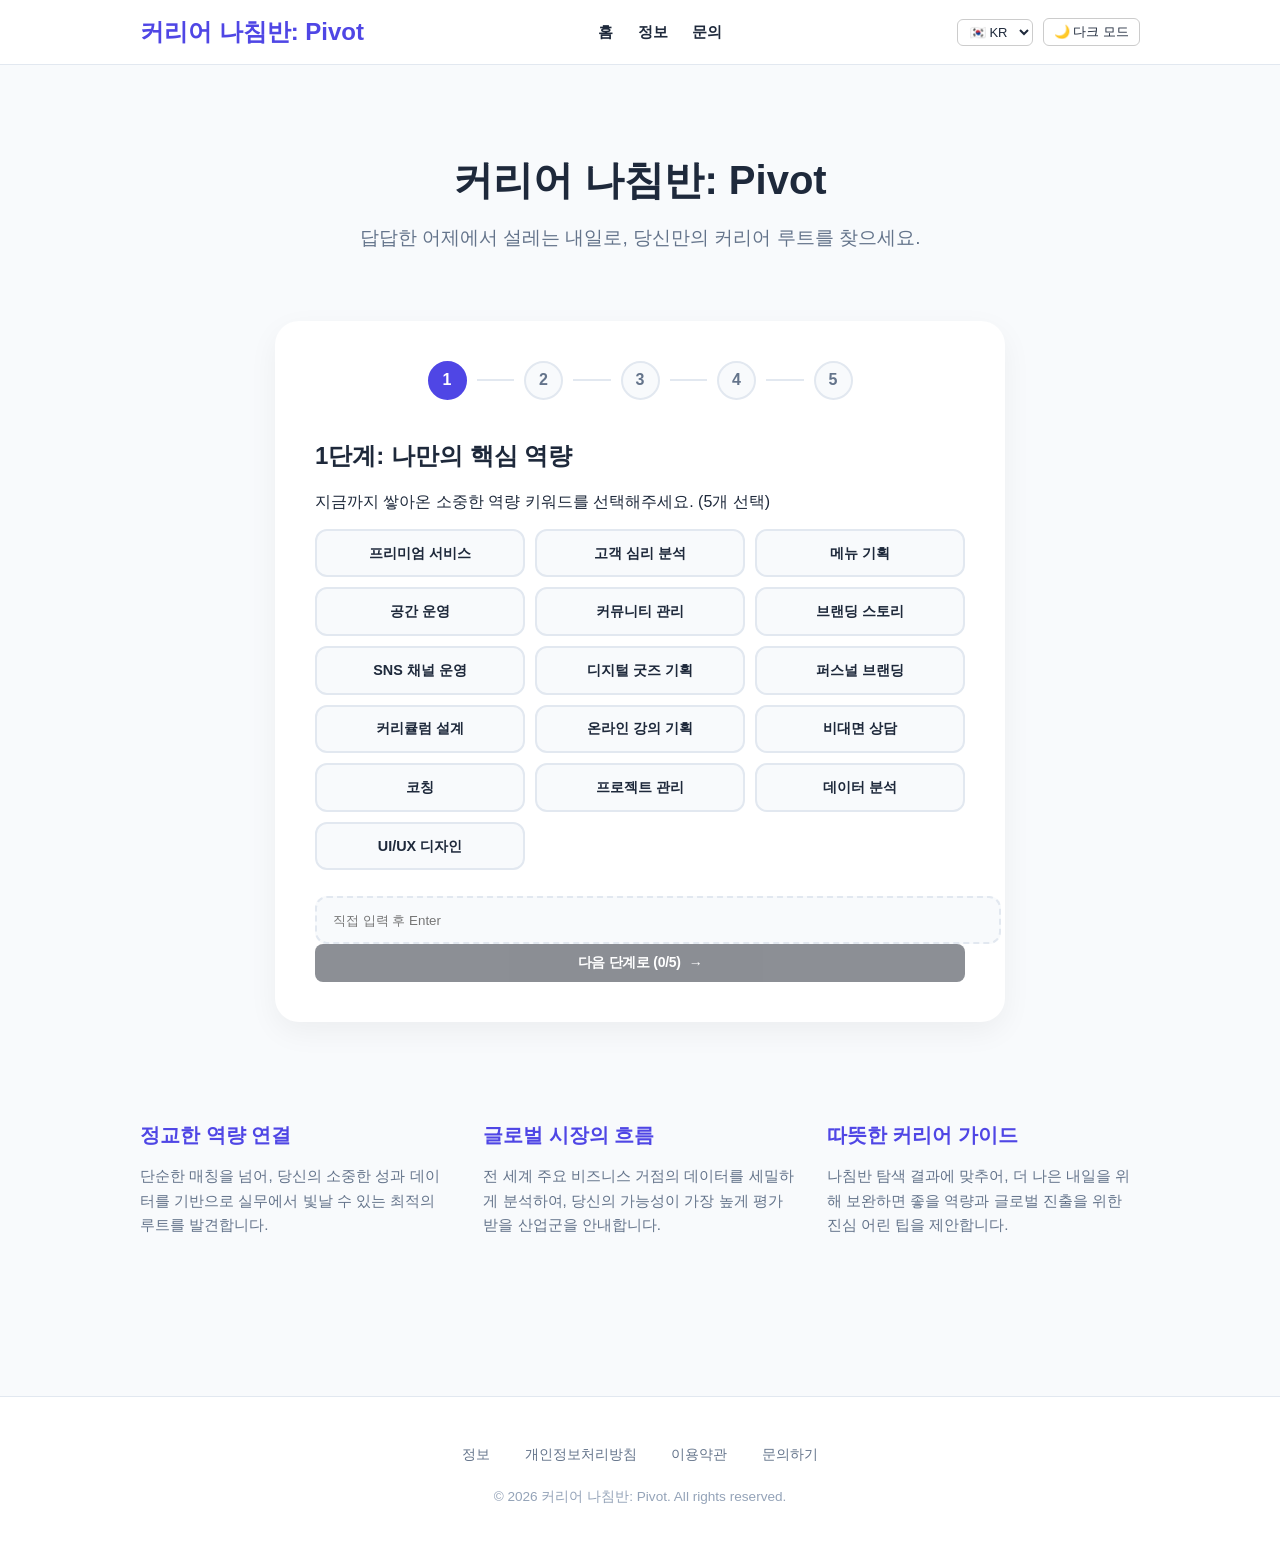
==== commit a3365a47: "feat: optimize step 1 keywords and convert step 3 to transferable skill chip selection" ====
--- a/index.html
+++ b/index.html
@@ -55,15 +55,26 @@
           <h2 data-i18n="step1_title">1단계: 핵심 역량</h2>
           <p class="step-desc" data-i18n="step1_desc">기존 키워드를 선택하거나 직접 입력해주세요. (5개 선택)</p>
           <div class="keyword-grid" id="skill-selection">
-            <div class="keyword-chip" data-value="JavaScript" data-i18n="skill_js">JavaScript</div>
-            <div class="keyword-chip" data-value="Python" data-i18n="skill_python">Python</div>
-            <div class="keyword-chip" data-value="Project Management" data-i18n="skill_pm">Project Management</div>
-            <div class="keyword-chip" data-value="Data Analysis" data-i18n="skill_da">Data Analysis</div>
-            <div class="keyword-chip" data-value="UI/UX Design" data-i18n="skill_uiux">UI/UX Design</div>
-            <div class="keyword-chip" data-value="Digital Marketing" data-i18n="skill_dm">Digital Marketing</div>
-            <div class="keyword-chip" data-value="SQL" data-i18n="skill_sql">SQL</div>
-            <div class="keyword-chip" data-value="Problem Solving" data-i18n="skill_ps">Problem Solving</div>
-            <div class="keyword-chip" data-value="Agile" data-i18n="skill_agile">Agile</div>
+            <!-- [Service/Operations] -->
+            <div class="keyword-chip" data-value="Premium Service" data-i18n="skill_premium_service">프리미엄 서비스</div>
+            <div class="keyword-chip" data-value="Customer Psychology" data-i18n="skill_cust_psych">고객 심리 분석</div>
+            <div class="keyword-chip" data-value="Menu Planning" data-i18n="skill_menu_plan">메뉴 기획</div>
+            <div class="keyword-chip" data-value="Space Operations" data-i18n="skill_space_op">공간 운영</div>
+            <div class="keyword-chip" data-value="Community Management" data-i18n="skill_comm_mgmt">커뮤니티 관리</div>
+            <!-- [Content/Marketing] -->
+            <div class="keyword-chip" data-value="Branding Story" data-i18n="skill_brand_story">브랜딩 스토리</div>
+            <div class="keyword-chip" data-value="SNS Management" data-i18n="skill_sns_mgmt">SNS 채널 운영</div>
+            <div class="keyword-chip" data-value="Digital Goods" data-i18n="skill_digi_goods">디지털 굿즈 기획</div>
+            <div class="keyword-chip" data-value="Personal Branding" data-i18n="skill_pers_brand">퍼스널 브랜딩</div>
+            <!-- [Education/Counseling] -->
+            <div class="keyword-chip" data-value="Curriculum Design" data-i18n="skill_curr_design">커리큘럼 설계</div>
+            <div class="keyword-chip" data-value="Online Lecture" data-i18n="skill_online_lec">온라인 강의 기획</div>
+            <div class="keyword-chip" data-value="Remote Counseling" data-i18n="skill_remote_counsel">비대면 상담</div>
+            <div class="keyword-chip" data-value="Coaching" data-i18n="skill_coaching">코칭</div>
+            <!-- Existing ones -->
+            <div class="keyword-chip" data-value="Project Management" data-i18n="skill_pm">프로젝트 관리</div>
+            <div class="keyword-chip" data-value="Data Analysis" data-i18n="skill_da">데이터 분석</div>
+            <div class="keyword-chip" data-value="UI/UX Design" data-i18n="skill_uiux">UI/UX 디자인</div>
           </div>
           <div class="custom-input-wrapper">
             <input type="text" id="custom-skill-input" data-i18n-placeholder="custom_placeholder" placeholder="직접 입력 후 Enter">
@@ -147,14 +158,19 @@
           </div>
         </div>
 
-        <!-- Step 3: Achievement -->
+        <!-- Step 3: Transferable Skills -->
         <div class="form-step" id="step-3">
-          <h2 data-i18n="step3_title">3단계: 주요 성과</h2>
-          <p class="step-desc" data-i18n="step3_desc">AI가 직무 레벨을 판단할 수 있도록 성과를 적어주세요.</p>
-          <div class="textarea-wrapper">
-            <textarea id="performance" name="performance" data-i18n-placeholder="perf_placeholder" placeholder="가장 성과가 좋았던 경험을 한 문장으로 적어주세요."></textarea>
-            <div class="char-counter"><span id="char-count">0</span>/200</div>
-          </div>
+          <h2 data-i18n="step3_title">3단계: 전이 가능한 기술</h2>
+          <p class="step-desc" data-i18n="step3_desc">당신의 소중한 경험 속에서 다른 직무에서도 빛날 '전이 가능한 기술'을 선택하세요.</p>
+          <div class="keyword-grid" id="transferable-skill-selection">
+            <div class="keyword-chip" data-value="섬세함" data-i18n="pivot_delicate">섬세한 미감</div>
+            <div class="keyword-chip" data-value="기획" data-i18n="pivot_plan">공정 기획력</div>
+            <div class="keyword-chip" data-value="소통" data-i18n="pivot_comm">고객 공감 능력</div>
+            <div class="keyword-chip" data-value="분석" data-i18n="pivot_analysis">데이터 기반 분석</div>
+            <div class="keyword-chip" data-value="친환경" data-i18n="pivot_eco">친환경 가치</div>
+            <div class="keyword-chip" data-value="창의" data-i18n="pivot_creative">창의적 문제 해결</div>
+          </div>
+          <input type="hidden" id="selected-transferable-skills-input" name="transferable_skills" required>
           <div class="btn-group">
             <button type="button" class="submit-btn prev-btn secondary" data-i18n="prev_step">이전</button>
             <button type="button" class="submit-btn next-btn" data-i18n="next_step">다음 단계로</button>
--- a/style.css
+++ b/style.css
@@ -490,3 +490,111 @@
 .reason-text b {
   color: #1a202c;
 }
+
+/* Roadmap Accordion */
+.roadmap-container {
+  margin-top: 1rem;
+  border-top: 1px dashed var(--border-color);
+  padding-top: 1rem;
+}
+
+.roadmap-toggle-btn {
+  background: var(--bg-color);
+  border: 1px solid var(--border-color);
+  border-radius: 6px;
+  padding: 6px 12px;
+  font-size: 12px;
+  font-weight: 600;
+  color: var(--secondary-btn);
+  cursor: pointer;
+  transition: all 0.2s;
+  display: flex;
+  align-items: center;
+  gap: 6px;
+  width: fit-content;
+}
+
+.roadmap-toggle-btn:hover {
+  background: var(--border-color);
+  color: var(--text-color);
+}
+
+.roadmap-content {
+  max-height: 0;
+  overflow: hidden;
+  transition: max-height 0.3s ease-out, margin-top 0.3s;
+  background: var(--bg-color);
+  border-radius: 8px;
+}
+
+.roadmap-content.active {
+  max-height: 300px;
+  margin-top: 10px;
+  padding: 12px;
+  transition: max-height 0.5s ease-in, margin-top 0.3s;
+}
+
+.roadmap-step {
+  font-size: 13px;
+  color: var(--text-color);
+  margin-bottom: 8px;
+  display: flex;
+  align-items: flex-start;
+  gap: 8px;
+}
+
+.roadmap-step:last-child {
+  margin-bottom: 0;
+}
+
+.step-label {
+  font-weight: 800;
+  color: var(--accent-color);
+  white-space: nowrap;
+}
+
+/* 로드맵 애니메이션 및 노출 스타일 */
+.roadmap-content {
+    display: none; /* 기본적으로 숨김 */
+    padding: 15px;
+    background: var(--bg-secondary);
+    border-radius: 8px;
+    margin-top: 10px;
+    border: 1px dashed var(--border-color);
+}
+
+.roadmap-content.active {
+    display: block !important; /* 클릭 시 나타남 */
+    animation: fadeIn 0.3s ease-out;
+}
+
+.roadmap-toggle-btn {
+    width: 100%;
+    background: none;
+    border: 1px solid var(--border-color);
+    padding: 8px;
+    border-radius: 6px;
+    cursor: pointer;
+    font-size: 0.8rem;
+    display: flex;
+    justify-content: space-between;
+    align-items: center;
+    transition: all 0.2s;
+    margin-top: 15px;
+}
+
+.roadmap-toggle-btn:hover {
+    background: var(--bg-secondary);
+}
+
+.roadmap-step {
+    font-size: 0.8rem;
+    margin-bottom: 8px;
+    line-height: 1.4;
+}
+
+.step-label {
+    font-weight: bold;
+    color: var(--accent-color);
+    margin-right: 5px;
+}
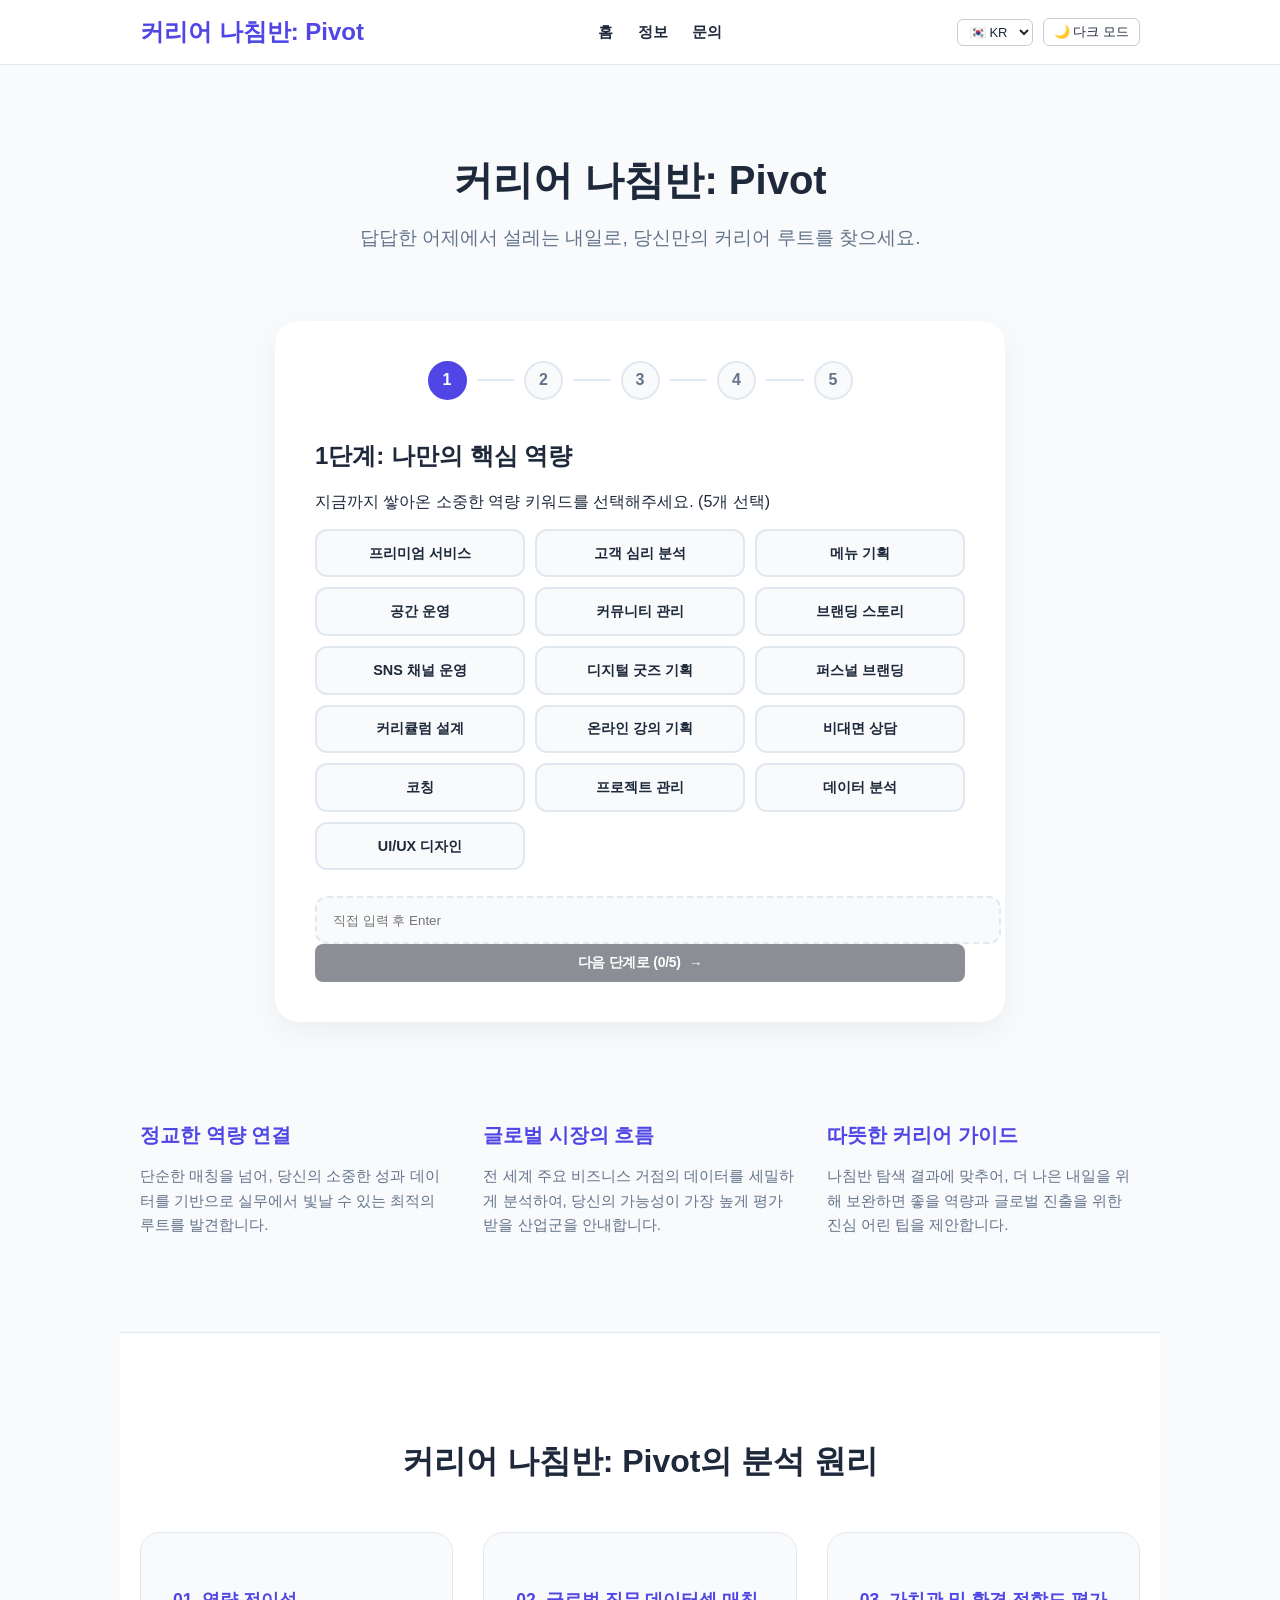
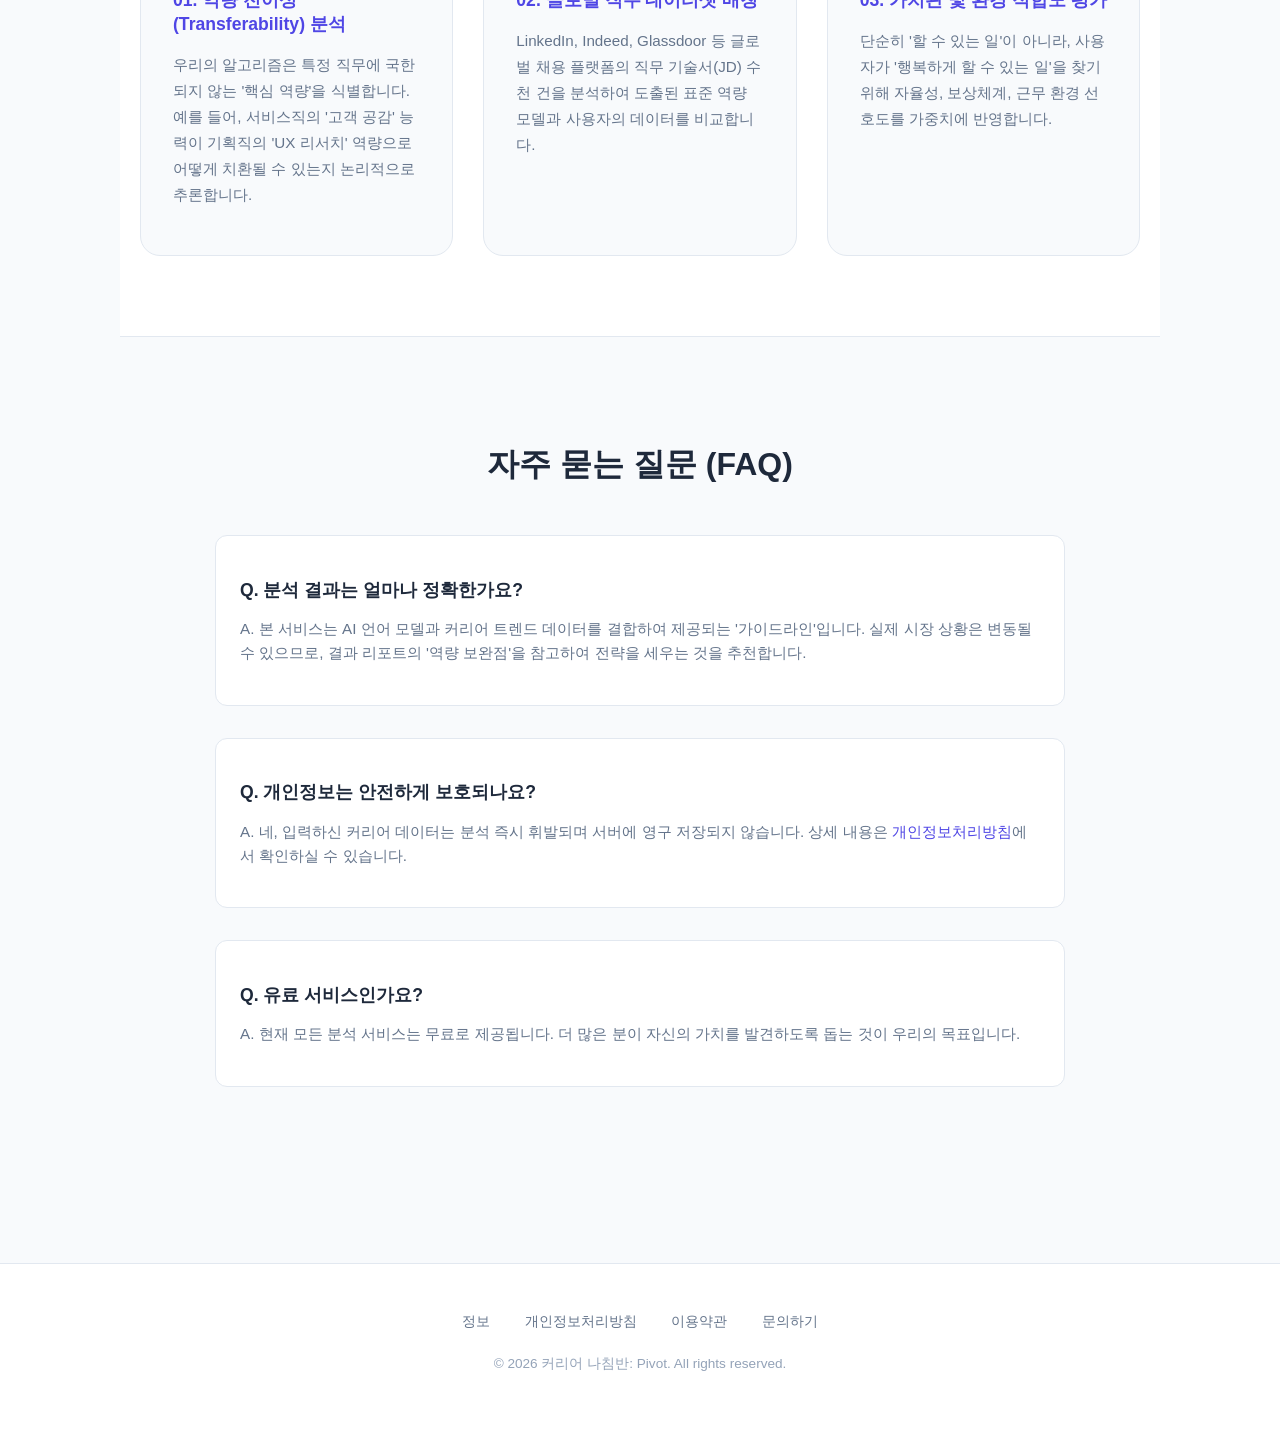
==== commit a2ed11c9: "Optimize for AdSense approval: Added rich content, FAQ, and detailed legal pages" ====
--- a/index.html
+++ b/index.html
@@ -267,6 +267,45 @@
         </div>
       </div>
     </section>
+
+    <!-- AdSense Optimization: Detailed Content Section -->
+    <section class="detailed-info">
+      <div class="info-container">
+        <h2 data-i18n="how_it_works_title">커리어 나침반: Pivot의 분석 원리</h2>
+        <div class="info-grid">
+          <div class="info-card">
+            <h4>01. 역량 전이성(Transferability) 분석</h4>
+            <p>우리의 알고리즘은 특정 직무에 국한되지 않는 '핵심 역량'을 식별합니다. 예를 들어, 서비스직의 '고객 공감' 능력이 기획직의 'UX 리서치' 역량으로 어떻게 치환될 수 있는지 논리적으로 추론합니다.</p>
+          </div>
+          <div class="info-card">
+            <h4>02. 글로벌 직무 데이터셋 매칭</h4>
+            <p>LinkedIn, Indeed, Glassdoor 등 글로벌 채용 플랫폼의 직무 기술서(JD) 수천 건을 분석하여 도출된 표준 역량 모델과 사용자의 데이터를 비교합니다.</p>
+          </div>
+          <div class="info-card">
+            <h4>03. 가치관 및 환경 적합도 평가</h4>
+            <p>단순히 '할 수 있는 일'이 아니라, 사용자가 '행복하게 할 수 있는 일'을 찾기 위해 자율성, 보상체계, 근무 환경 선호도를 가중치에 반영합니다.</p>
+          </div>
+        </div>
+      </div>
+    </section>
+
+    <section class="faq-section">
+      <div class="info-container">
+        <h2 data-i18n="faq_title">자주 묻는 질문 (FAQ)</h2>
+        <div class="faq-item">
+          <p class="faq-q">Q. 분석 결과는 얼마나 정확한가요?</p>
+          <p class="faq-a">A. 본 서비스는 AI 언어 모델과 커리어 트렌드 데이터를 결합하여 제공되는 '가이드라인'입니다. 실제 시장 상황은 변동될 수 있으므로, 결과 리포트의 '역량 보완점'을 참고하여 전략을 세우는 것을 추천합니다.</p>
+        </div>
+        <div class="faq-item">
+          <p class="faq-q">Q. 개인정보는 안전하게 보호되나요?</p>
+          <p class="faq-a">A. 네, 입력하신 커리어 데이터는 분석 즉시 휘발되며 서버에 영구 저장되지 않습니다. 상세 내용은 <a href="privacy.html">개인정보처리방침</a>에서 확인하실 수 있습니다.</p>
+        </div>
+        <div class="faq-item">
+          <p class="faq-q">Q. 유료 서비스인가요?</p>
+          <p class="faq-a">A. 현재 모든 분석 서비스는 무료로 제공됩니다. 더 많은 분이 자신의 가치를 발견하도록 돕는 것이 우리의 목표입니다.</p>
+        </div>
+      </div>
+    </section>
   </main>
 
   <footer class="main-footer">
--- a/style.css
+++ b/style.css
@@ -120,6 +120,92 @@
   font-size: 0.95rem;
   line-height: 1.6;
   color: var(--secondary-btn);
+}
+
+/* AdSense Optimization Sections */
+.info-container {
+  max-width: 1000px;
+  margin: 0 auto;
+  padding: 0 20px;
+}
+
+.detailed-info {
+  background: var(--container-bg);
+  padding: 5rem 0;
+  border-top: 1px solid var(--border-color);
+  border-bottom: 1px solid var(--border-color);
+}
+
+.detailed-info h2, .faq-section h2 {
+  text-align: center;
+  font-size: 2rem;
+  margin-bottom: 3rem;
+  color: var(--text-color);
+}
+
+.info-grid {
+  display: grid;
+  grid-template-columns: repeat(3, 1fr);
+  gap: 30px;
+}
+
+.info-card {
+  padding: 2rem;
+  background: var(--bg-color);
+  border-radius: 20px;
+  border: 1px solid var(--border-color);
+  transition: transform 0.3s;
+}
+
+.info-card:hover {
+  transform: translateY(-5px);
+}
+
+.info-card h4 {
+  color: var(--accent-color);
+  font-size: 1.1rem;
+  margin-bottom: 1rem;
+}
+
+.info-card p {
+  font-size: 0.95rem;
+  line-height: 1.7;
+  color: var(--secondary-btn);
+}
+
+.faq-section {
+  padding: 5rem 0;
+}
+
+.faq-item {
+  max-width: 800px;
+  margin: 0 auto 2rem;
+  padding: 1.5rem;
+  background: var(--container-bg);
+  border-radius: 12px;
+  border: 1px solid var(--border-color);
+}
+
+.faq-q {
+  font-weight: 800;
+  color: var(--text-color);
+  margin-bottom: 0.8rem;
+  font-size: 1.1rem;
+}
+
+.faq-a {
+  color: var(--secondary-btn);
+  line-height: 1.6;
+  font-size: 0.95rem;
+}
+
+.faq-a a {
+  color: var(--accent-color);
+  text-decoration: none;
+}
+
+@media (max-width: 768px) {
+  .info-grid { grid-template-columns: 1fr; }
 }
 
 /* Footer */
